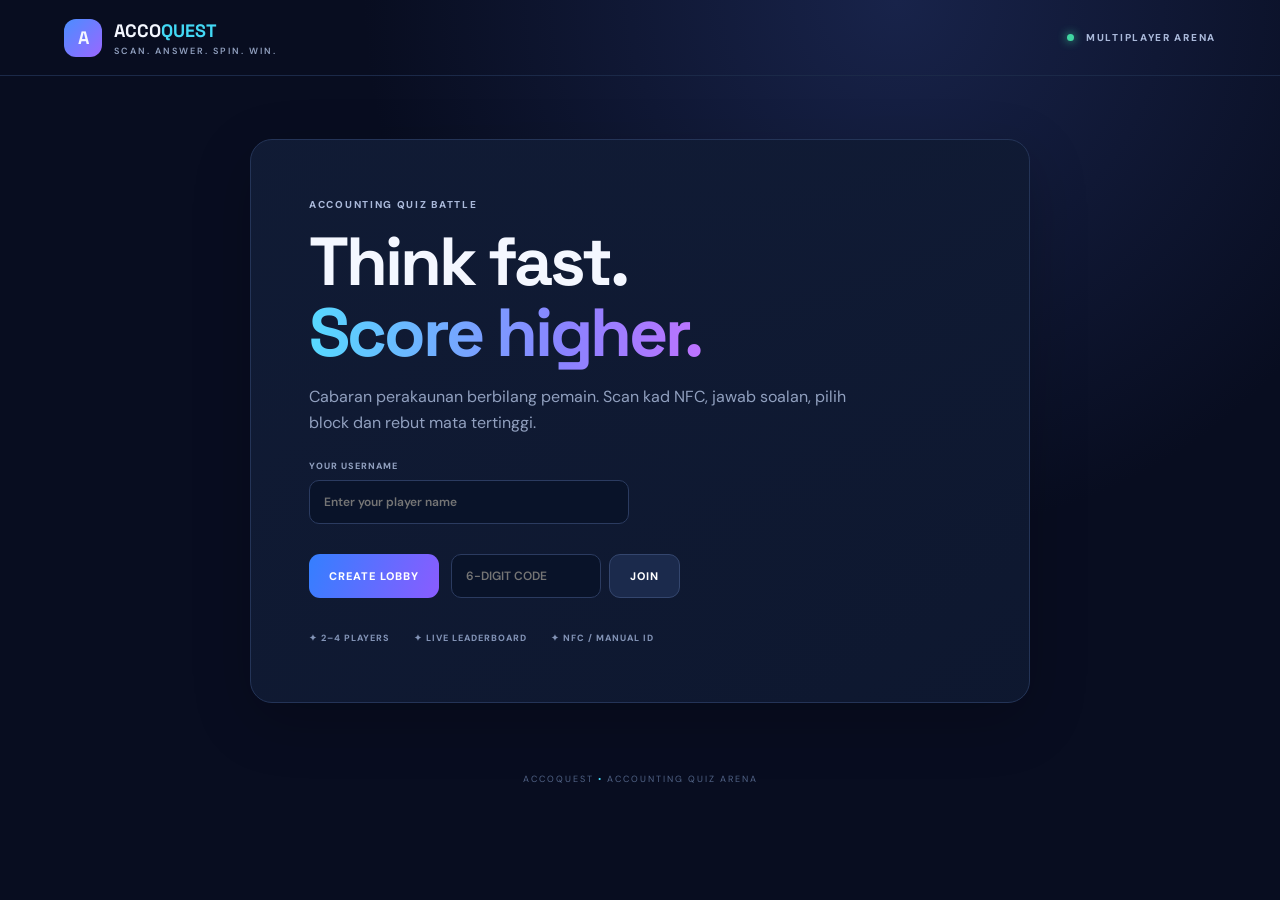
==== public/index.html @ 244e1f5e "Rename index.html to public/index.html" ====
<!DOCTYPE html>
<html>
<head>
  <meta name="viewport" content="width=device-width, initial-scale=1">
  <link rel="stylesheet" href="/style.css">
</head>
<body>
<header class="topbar">
  <a class="brand"><span class="brand-mark">A</span><span>ACCO<span class="accent">QUEST</span><small>SCAN. ANSWER. SPIN. WIN.</small></span></a>
  <div class="top-status"><i class="live-dot"></i> MULTIPLAYER ARENA</div>
</header>
<main class="shell">
  <section id="home" class="panel hero">
    <div class="eyebrow">ACCOUNTING QUIZ BATTLE</div>
    <h1>Think fast.<br><span class="gradient">Score higher.</span></h1>
    <p class="muted">Cabaran perakaunan berbilang pemain. Scan kad NFC, jawab soalan, pilih block dan rebut mata tertinggi.</p>
    <div class="home-identity">
      <label for="usernameHome">YOUR USERNAME</label>
      <input id="usernameHome" maxlength="18" placeholder="Enter your player name" autocomplete="nickname">
    </div>
    <div class="home-actions">
      <button id="createBtn" class="btn primary">CREATE LOBBY</button>
      <div class="join-box"><input id="joinCode" inputmode="numeric" maxlength="6" placeholder="6-DIGIT CODE"><button id="joinBtn" class="btn secondary">JOIN</button></div>
    </div>
    <div class="feature-row"><span>✦ 2–4 PLAYERS</span><span>✦ LIVE LEADERBOARD</span><span>✦ NFC / MANUAL ID</span></div>
  </section>

  <section id="lobby" class="panel hidden">
    <div class="section-head"><div><div class="eyebrow">GAME LOBBY</div><h2>Waiting room</h2></div>
      <div class="code-wrap"><small>LOBBY CODE</small><strong id="lobbyCode">------</strong><button id="copyCode" class="icon-btn">▣</button></div>
    </div>
    <div class="identity-row"><label>USERNAME<input id="username" maxlength="18" placeholder="Your player name"></label><button id="saveName" class="btn secondary">SET NAME</button></div>
    <div class="players-head"><h3>Players <span id="playerCount" class="count">0/4</span></h3><span class="muted tiny">Minimum 2 players</span></div>
    <div id="playersList" class="players-list"></div>
    <div class="lobby-footer"><p id="lobbyHint" class="muted tiny">Set your username, then press READY.</p><div class="action-row"><button id="readyBtn" class="btn secondary" disabled>READY</button><button id="startBtn" class="btn primary hidden" disabled>START GAME →</button></div></div>
  </section>

  <section id="game" class="hidden">
    <div class="game-top"><div><div class="eyebrow">MATCH IN PROGRESS</div><h2 id="roundLabel">ROUND 1</h2></div><div class="turn-chip"><i class="live-dot"></i><div><small>TURN PLAYER</small><strong id="turnPlayer">—</strong></div></div></div>
    <div class="game-grid">
      <div class="main-column">
        <section class="panel game-panel">
          <div class="section-head"><div><div class="eyebrow">01 / QUESTION</div><h3>NFC Scanner</h3></div><span id="scanState" class="status-pill">WAITING</span></div>
          <div id="scanArea" class="scan-area">
            <div class="nfc-icon">⌁</div><h3>Tap your NFC card</h3><p class="muted tiny">Imbas kad untuk memuatkan soalan perakaunan.</p>
            <button id="scanBtn" class="btn primary">SCAN NFC CARD</button>
            <div class="or-line"><span>OR ENTER ID MANUALLY</span></div>
            <div class="manual-row"><input id="questionId" placeholder="Contoh: ACC001"><button id="manualBtn" class="btn secondary">LOAD</button></div>
            <p id="nfcHelp" class="muted tiny">NFC scanner berjalan pada halaman HTTPS penuh. Jika NFC tidak tersedia, masukkan Question ID secara manual.</p>
          </div>
          <div id="questionBox" class="question-box hidden">
            <div class="question-meta"><span id="qId"></span><span id="qCategory"></span><span id="timer" class="timer">30s</span></div>
            <h3 id="qText"></h3><div id="answers" class="answers"></div>
            <button id="submitAnswer" class="btn primary full" disabled>SUBMIT ANSWER</button><div id="answerFeedback" class="feedback hidden"></div>
          </div>
        </section>
        <section id="blockPanel" class="panel game-panel hidden"><div class="eyebrow">02 / STRATEGY</div><h3>Choose your block</h3><p class="muted tiny">Pilih satu block. Block yang telah dipilih tidak boleh digunakan semula dalam match.</p><div id="blocks" class="blocks"></div></section>
        <section id="spinPanel" class="panel game-panel hidden"><div class="eyebrow">03 / REWARD</div><h3>Spin for points</h3><div class="wheel-wrap"><div id="wheel" class="wheel"><div class="wheel-center">SPIN</div></div><div class="wheel-pointer"></div></div><button id="spinBtn" class="btn primary full">SPIN THE WHEEL</button><div id="spinResult" class="spin-result hidden"></div></section>
      </div>
      <aside class="panel leaderboard"><div class="section-head"><div><div class="eyebrow">LIVE RANKING</div><h3>Leaderboard</h3></div><span class="live-label">LIVE</span></div><div id="leaderboardRows"></div></aside>
    </div>
  </section>

  <section id="result" class="panel hidden"><div class="eyebrow">MATCH COMPLETE</div><h1>Final <span class="gradient">results.</span></h1><div id="winnerBanner" class="winner-banner"></div><h3>TOP 3 PLAYERS</h3><div id="finalRows" class="final-rows"></div><div class="action-row"><button id="playAgain" class="btn primary">PLAY AGAIN</button><button id="backLobby" class="btn secondary">BACK TO LOBBY</button></div></section>
  <div id="toast" class="toast hidden"></div>
</main>
<footer>ACCOQUEST <span>•</span> ACCOUNTING QUIZ ARENA</footer>
<script src="/app.js" defer></script>
</body>
</html>
---- style.css ----
@import url('https://fonts.googleapis.com/css2?family=DM+Sans:wght@400;500;600;700;800&family=Space+Grotesk:wght@500;600;700&display=swap');
:root{--bg:#080d20;--panel:#101a33;--line:#243457;--text:#f4f7ff;--muted:#91a0bf;--blue:#4b8dff;--purple:#9a67ff;--cyan:#43d9f5;--green:#40d6a1}
*{box-sizing:border-box}body{margin:0;background:radial-gradient(ellipse at 70% 0%,#18234a 0,transparent 42%),var(--bg);color:var(--text);font-family:'DM Sans',sans-serif;min-height:100vh}.topbar{height:76px;border-bottom:1px solid #1b2948;display:flex;align-items:center;justify-content:space-between;padding:0 max(5vw,22px)}.brand{display:flex;align-items:center;gap:12px;color:var(--text);text-decoration:none;font:700 18px 'Space Grotesk'}.brand small{display:block;color:var(--muted);font:600 9px 'DM Sans';letter-spacing:2px;margin-top:3px}.brand-mark{width:38px;height:38px;display:grid;place-items:center;border-radius:12px;background:linear-gradient(135deg,var(--blue),var(--purple))}.accent{color:var(--cyan)}.top-status,.eyebrow,.live-label{font-size:10px;letter-spacing:1.7px;font-weight:800;color:#aab9da}.live-dot{width:7px;height:7px;display:inline-block;border-radius:50%;background:var(--green);box-shadow:0 0 10px var(--green);margin-right:8px}.shell{width:min(1120px,92vw);margin:48px auto 70px}.panel{background:linear-gradient(145deg,#111c36ee,#0e1830f5);border:1px solid var(--line);border-radius:22px;padding:28px;box-shadow:0 18px 60px #0003}.hero{max-width:780px;margin:7vh auto;padding:58px}.hero h1{font:700 clamp(42px,7vw,68px)/1.04 'Space Grotesk';letter-spacing:-3px;margin:16px 0}.gradient{background:linear-gradient(90deg,#57d9ff,#8a83ff 65%,#bd73ff);-webkit-background-clip:text;background-clip:text;color:transparent}.muted{color:var(--muted);line-height:1.6}.hero>.muted{max-width:540px}.home-identity{display:grid;gap:8px;max-width:320px;margin-top:24px}.home-identity label{color:var(--muted);font-size:9px;letter-spacing:1px;font-weight:800}.home-identity input{width:100%}.home-actions{display:flex;gap:12px;flex-wrap:wrap;margin:30px 0}.btn{border:0;border-radius:11px;padding:14px 20px;font:800 11px 'DM Sans';letter-spacing:1px;cursor:pointer;transition:.2s;color:white}.btn:hover:not(:disabled){transform:translateY(-2px);box-shadow:0 8px 25px #4b8dff44}.btn:disabled{opacity:.35;cursor:not-allowed}.primary{background:linear-gradient(110deg,#347fff,#8a5cff)}.secondary{background:#1b2a4c;border:1px solid #34466e}.join-box,.manual-row{display:flex;gap:8px}input{background:#091329;border:1px solid #2b3b60;border-radius:10px;padding:13px 14px;color:white;outline:none;min-width:0;font:600 12px 'DM Sans'}input:focus{border-color:var(--blue)}.join-box input{width:150px}.feature-row{display:flex;gap:24px;flex-wrap:wrap;color:#8293b6;font-size:9px;font-weight:800;letter-spacing:1px;margin-top:34px}.hidden{display:none!important}.section-head,.game-top,.players-head,.lobby-footer,.action-row{display:flex;align-items:center;justify-content:space-between;gap:16px}.section-head h2,.game-top h2{font:700 28px 'Space Grotesk';margin:7px 0}.code-wrap{background:#0a142b;border:1px solid #2a3b60;padding:10px 14px;border-radius:12px;display:grid;grid-template-columns:auto auto;gap:2px 10px;align-items:center}.code-wrap small{grid-column:1/3;color:var(--muted);font-size:9px;letter-spacing:1px}.code-wrap strong{font:700 22px 'Space Grotesk';letter-spacing:4px;color:var(--cyan)}.icon-btn{background:none;color:white;border:0;cursor:pointer;font-size:19px}.identity-row{display:flex;align-items:end;gap:12px;margin:28px 0}.identity-row label{display:grid;gap:8px;color:var(--muted);font-size:9px;letter-spacing:1px;font-weight:800;flex:1;max-width:320px}.players-head{border-top:1px solid var(--line);padding-top:20px}.players-head h3,.game-panel h3,.leaderboard h3{font:700 18px 'Space Grotesk'}.count{color:var(--cyan);margin-left:8px}.tiny{font-size:11px}.players-list{display:grid;grid-template-columns:repeat(2,1fr);gap:10px}.player-card{padding:14px;background:#0b1630;border:1px solid #233557;border-radius:12px;display:flex;align-items:center;justify-content:space-between}.player-name{font-weight:700}.player-sub{font-size:10px;color:var(--muted);margin-top:4px}.ready-tag{font-size:9px;font-weight:800;color:var(--green)}.wait-tag{font-size:9px;font-weight:800;color:#8796b5}.lobby-footer{margin-top:22px;border-top:1px solid var(--line);padding-top:18px}.action-row{justify-content:flex-end}.game-top{margin-bottom:22px}.turn-chip{display:flex;align-items:center;gap:8px;padding:10px 15px;background:#102849;border:1px solid #28517b;border-radius:12px}.turn-chip small{display:block;font-size:8px;color:var(--cyan);letter-spacing:1.5px}.turn-chip strong{font-size:13px}.game-grid{display:grid;grid-template-columns:minmax(0,1.65fr) minmax(260px,.8fr);gap:18px}.main-column{display:grid;gap:18px;align-content:start}.game-panel{padding:22px}.status-pill{font-size:9px;color:var(--cyan);border:1px solid #28627a;padding:7px 10px;border-radius:30px}.scan-area{text-align:center;padding:24px 12px}.nfc-icon{font-size:48px;color:var(--cyan);text-shadow:0 0 25px #43d9f577}.scan-area h3{margin:8px 0}.scan-area .btn{margin-top:12px}.or-line{display:flex;align-items:center;gap:12px;color:#627394;font-size:8px;letter-spacing:1.4px;margin:22px 0 12px}.or-line:before,.or-line:after{content:"";height:1px;background:#263657;flex:1}.manual-row{max-width:360px;margin:auto}.manual-row input{flex:1}.question-box{border-top:1px solid var(--line);padding-top:20px}.question-meta{display:flex;gap:8px}.question-meta span{font-size:9px;font-weight:800;padding:6px 9px;background:#1a2b4e;border-radius:6px;color:#a9c4ff}.question-meta .timer{margin-left:auto;color:#ffcf72}.question-box h3{font:600 18px/1.5 'DM Sans';margin:18px 0}.answers{display:grid;grid-template-columns:1fr 1fr;gap:9px;margin-bottom:15px}.answer-option{border:1px solid #2b3d62;background:#0a152d;color:#dce6ff;text-align:left;padding:13px;border-radius:10px;cursor:pointer;font-size:12px}.answer-option.selected{border-color:var(--cyan);background:#12334a}.answer-option:disabled{cursor:default}.full{width:100%}.feedback{margin-top:12px;padding:12px;border-radius:9px;font-size:12px;font-weight:700}.correct{background:#103b34;color:#6ff0c2}.wrong{background:#431e32;color:#ff9ab0}.blocks{display:grid;grid-template-columns:repeat(3,1fr);gap:10px;margin-top:18px}.block{padding:24px 10px;background:linear-gradient(145deg,#1a2c52,#121d3a);border:1px solid #38517e;border-radius:12px;color:#e8eeff;font:700 25px 'Space Grotesk';cursor:pointer}.block:disabled{opacity:.22;cursor:not-allowed;text-decoration:line-through}.wheel-wrap{position:relative;width:220px;height:220px;margin:24px auto}.wheel{width:100%;height:100%;border-radius:50%;border:7px solid #273b64;background:conic-gradient(#397cff 0 36deg,#8c5bff 36deg 72deg,#24a9c8 72deg 108deg,#263c68 108deg 144deg,#9c4ed5 144deg 180deg,#3166b9 180deg 216deg,#25a78b 216deg 252deg,#6249b6 252deg 288deg,#bf4d83 288deg 324deg,#314f83 324deg);box-shadow:0 0 35px #6a64ff33;transition:transform 4s cubic-bezier(.12,.75,.12,1);display:grid;place-items:center}.wheel-center{width:66px;height:66px;border-radius:50%;background:#0b1530;border:3px solid #a7c8ff;display:grid;place-items:center;font:800 10px 'Space Grotesk'}.wheel-pointer{position:absolute;top:-7px;left:calc(50% - 11px);border-left:11px solid transparent;border-right:11px solid transparent;border-top:22px solid #fff}.spin-result{text-align:center;font:700 25px 'Space Grotesk';color:var(--cyan);margin-top:14px}.leaderboard{height:max-content;position:sticky;top:20px}.live-label{color:var(--green);font-size:8px}.rank-row{display:grid;grid-template-columns:30px 1fr auto;align-items:center;gap:10px;padding:15px 0;border-bottom:1px solid #223252}.rank-no{color:#8ca5d3;font:700 14px 'Space Grotesk'}.rank-name{font-size:12px;font-weight:700}.rank-stats{font-size:9px;color:var(--muted);margin-top:4px}.rank-score{font:700 16px 'Space Grotesk';color:var(--cyan)}.winner-banner{margin:24px 0;padding:26px;text-align:center;background:linear-gradient(110deg,#1d3971,#38245f);border:1px solid #5e6fbe;border-radius:16px}.winner-banner strong{display:block;font:700 30px 'Space Grotesk';margin-top:8px}.final-rows{display:grid;gap:9px;margin:15px 0 25px}.final-row{display:flex;justify-content:space-between;padding:14px;background:#0b1630;border:1px solid #26385d;border-radius:10px}.toast{position:fixed;bottom:22px;left:50%;transform:translateX(-50%);padding:13px 18px;border:1px solid #38517e;background:#142443;border-radius:10px;box-shadow:0 10px 35px #0008;font-size:12px;z-index:10}footer{text-align:center;color:#526487;font-size:9px;letter-spacing:2px;padding:0 0 25px}footer span{color:var(--cyan)}@media(max-width:760px){.shell{margin:28px auto 50px}.hero{padding:34px 25px;margin:3vh auto}.top-status{font-size:8px}.game-grid{grid-template-columns:1fr}.leaderboard{position:static;grid-row:1}.players-list{grid-template-columns:1fr}.section-head{align-items:flex-start}.lobby-footer{align-items:flex-start;flex-direction:column}.action-row{width:100%}.action-row .btn{flex:1}.panel{padding:21px}.answers{grid-template-columns:1fr}.identity-row{align-items:stretch;flex-direction:column}.identity-row label{max-width:none}}
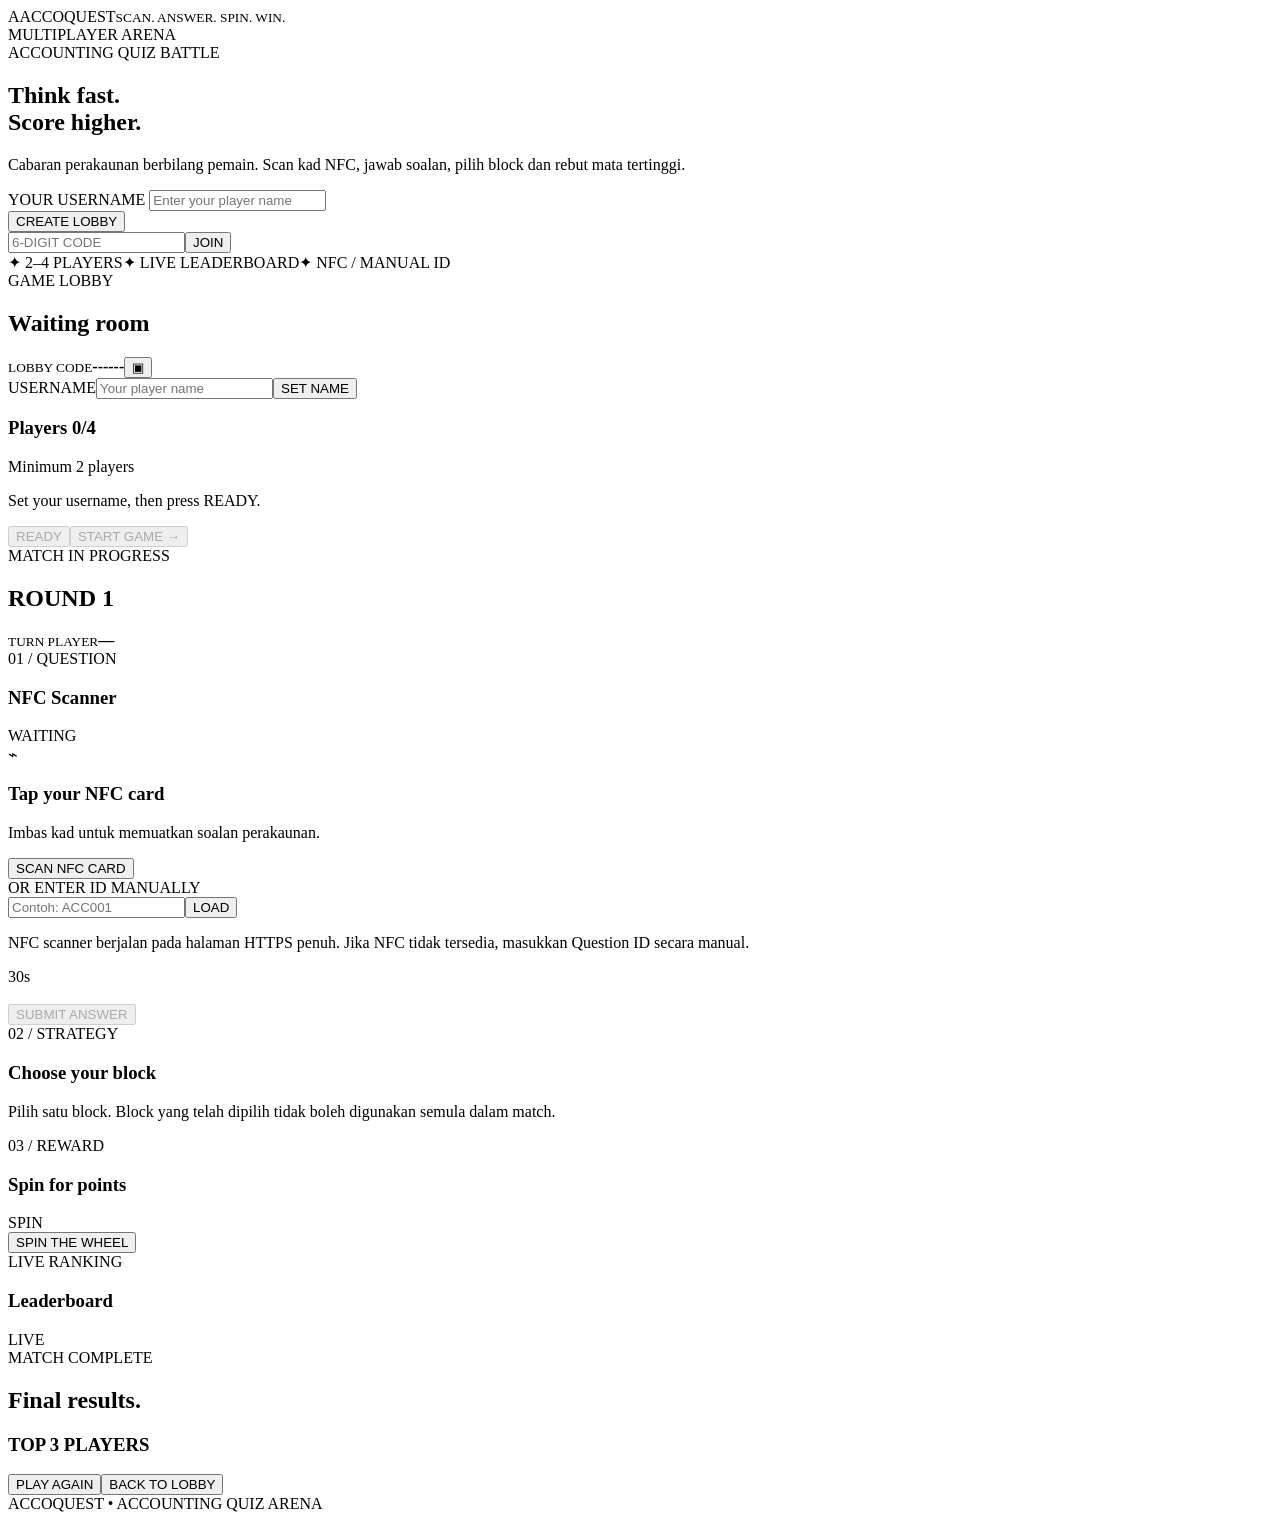
==== commit a3df1816: "Add files via upload" ====
--- a/public/index.html
+++ b/public/index.html
@@ -67,4 +67,4 @@
 <footer>ACCOQUEST <span>•</span> ACCOUNTING QUIZ ARENA</footer>
 <script src="/app.js" defer></script>
 </body>
-</html>
+</html>
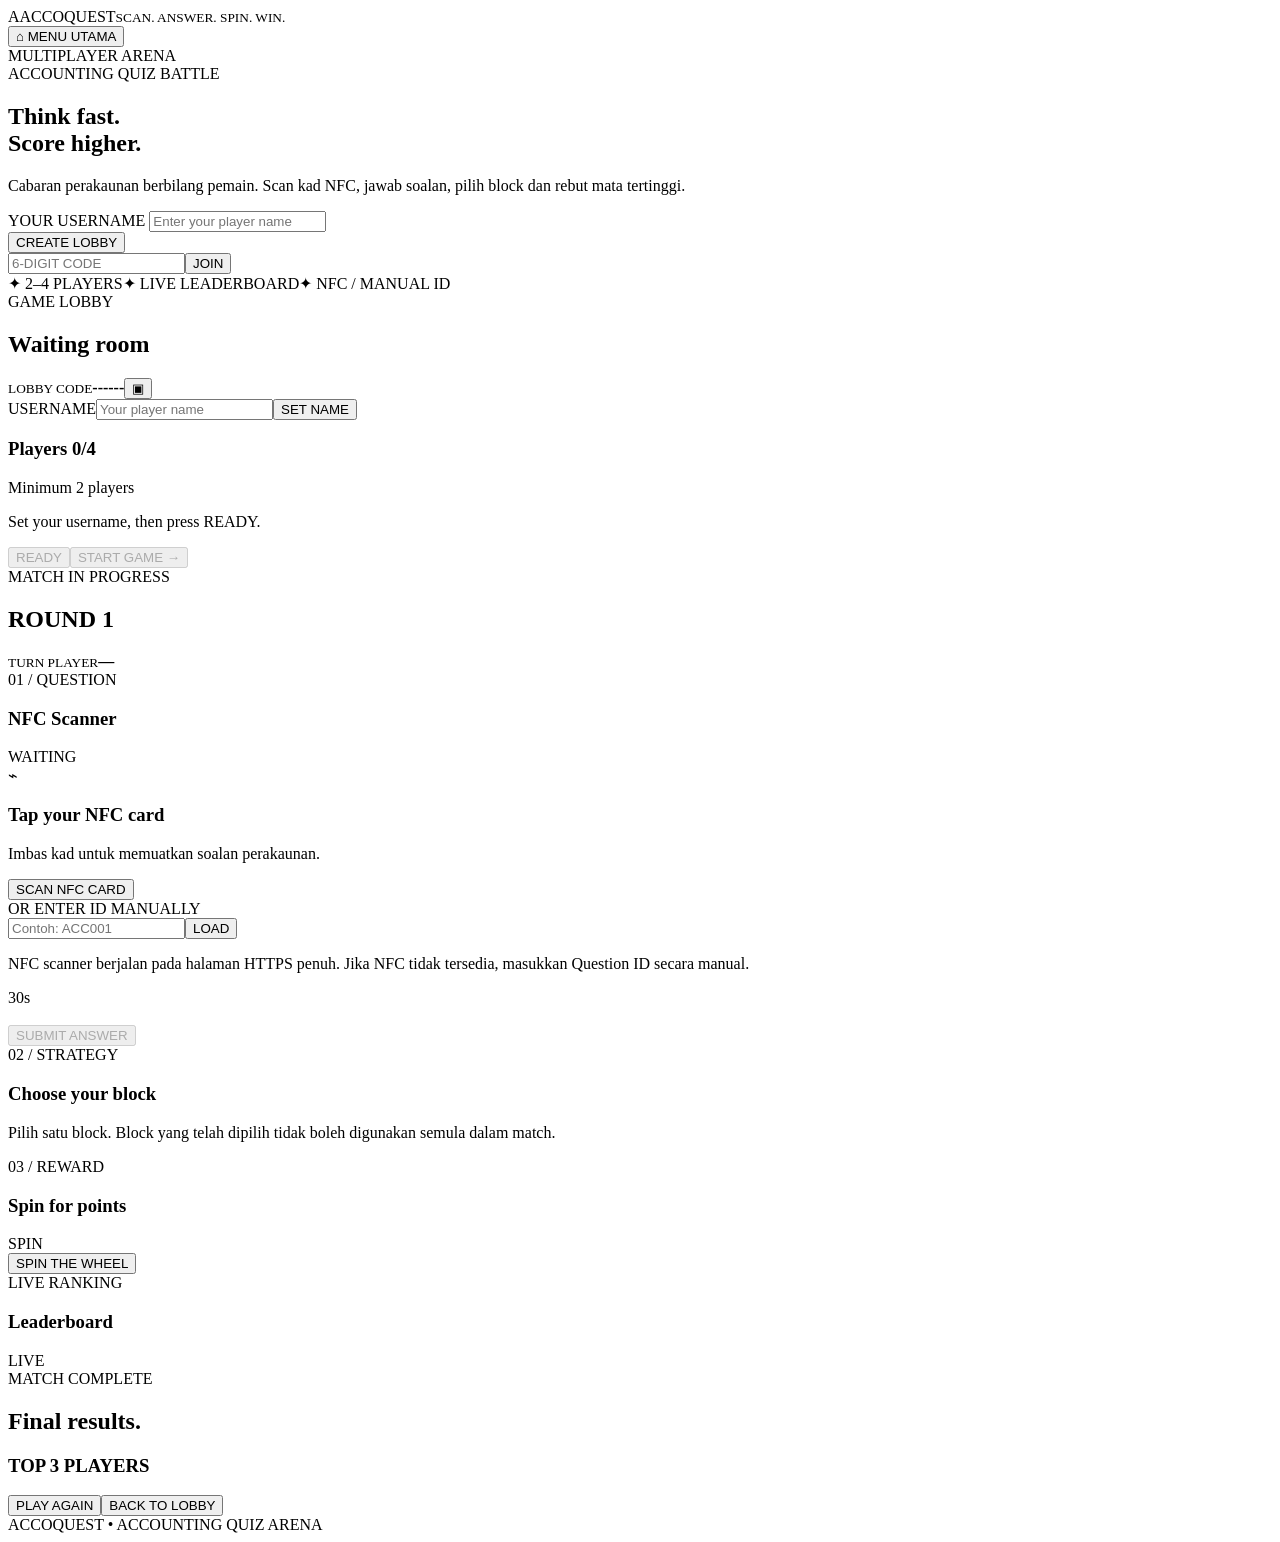
==== commit 0cae968a: "Update index.html" ====
--- a/public/index.html
+++ b/public/index.html
@@ -7,7 +7,14 @@
 <body>
 <header class="topbar">
   <a class="brand"><span class="brand-mark">A</span><span>ACCO<span class="accent">QUEST</span><small>SCAN. ANSWER. SPIN. WIN.</small></span></a>
-  <div class="top-status"><i class="live-dot"></i> MULTIPLAYER ARENA</div>
+  <div class="header-actions">
+  <button id="menuHomeBtn" class="btn menu-home-btn hidden">
+    <span>⌂</span> MENU UTAMA
+  </button>
+  <div class="top-status">
+    <i class="live-dot"></i> MULTIPLAYER ARENA
+  </div>
+</div>
 </header>
 <main class="shell">
   <section id="home" class="panel hero">
@@ -67,4 +74,4 @@
 <footer>ACCOQUEST <span>•</span> ACCOUNTING QUIZ ARENA</footer>
 <script src="/app.js" defer></script>
 </body>
-</html>+</html>
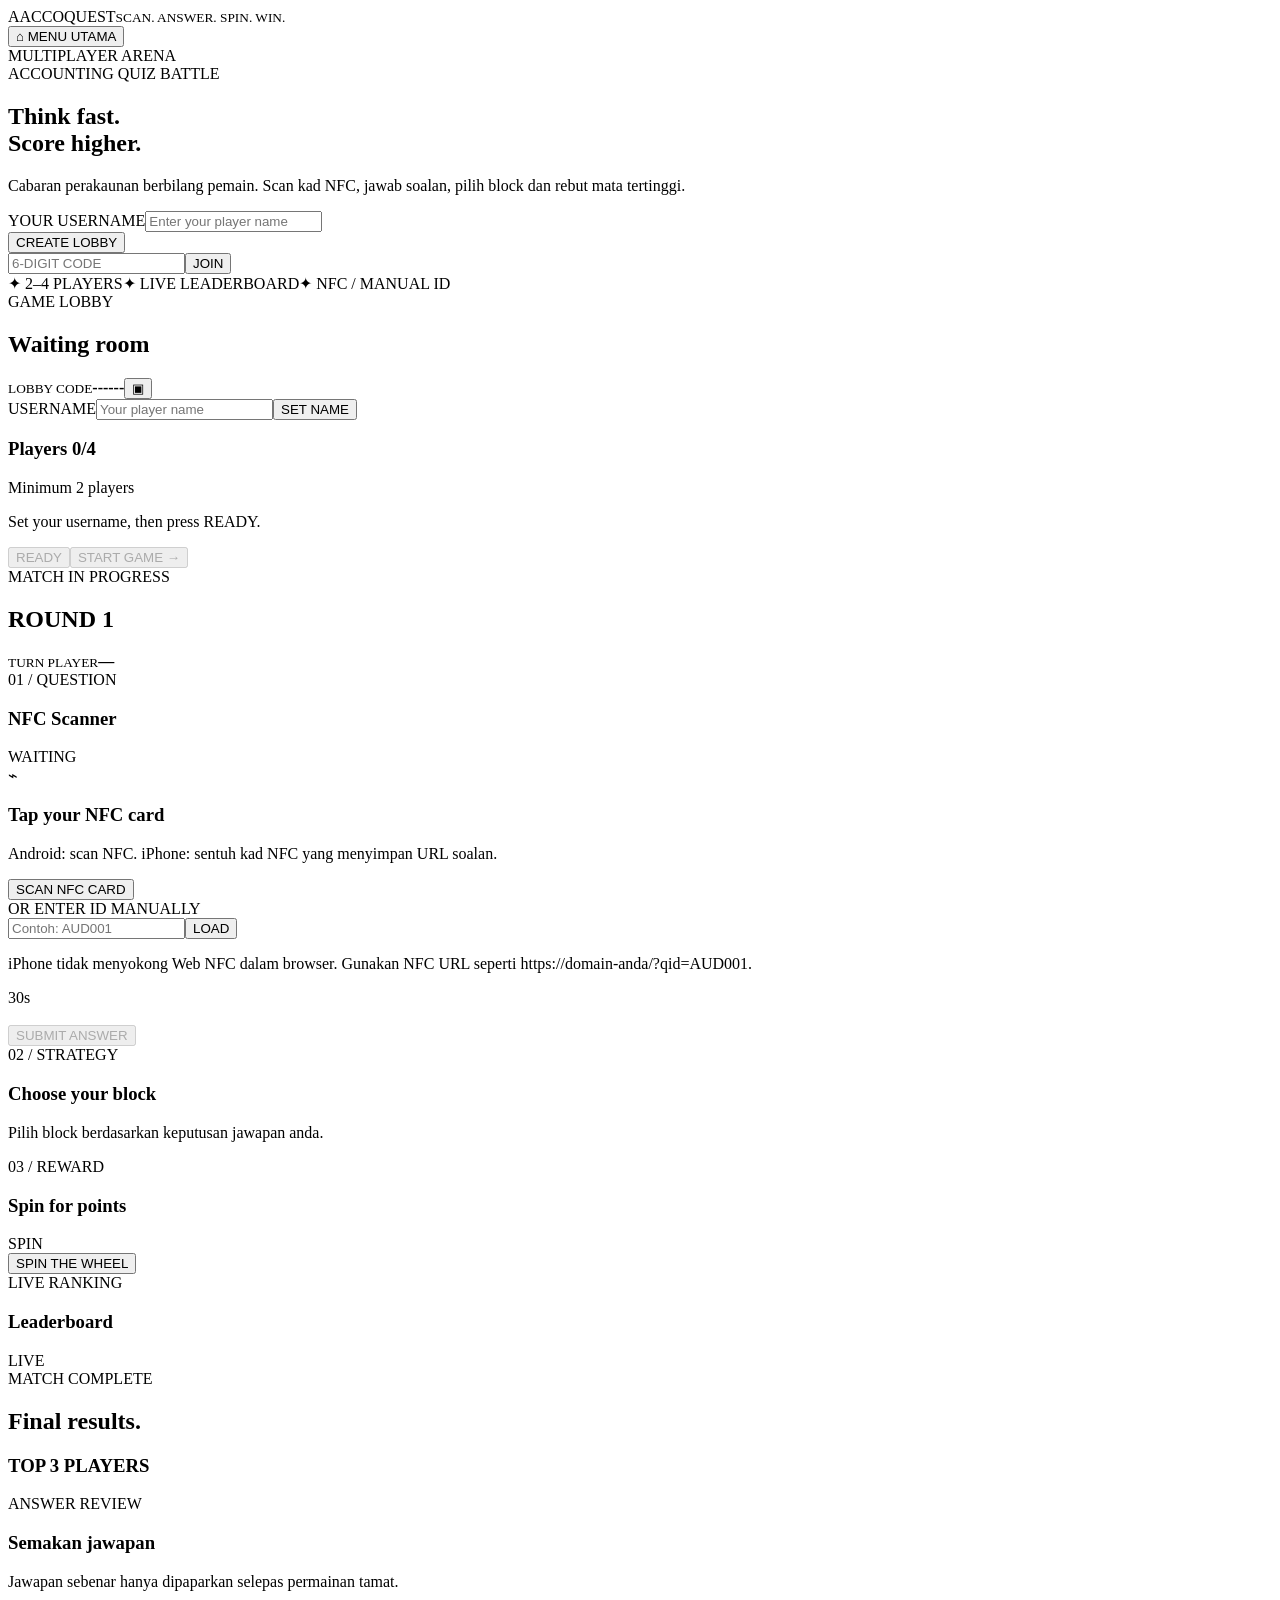
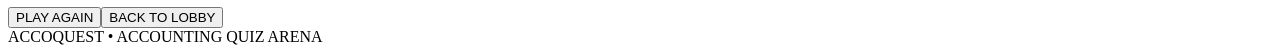
==== commit 0091771c: "Update index.html" ====
--- a/public/index.html
+++ b/public/index.html
@@ -1,30 +1,26 @@
 <!DOCTYPE html>
-<html>
+<html lang="ms">
 <head>
+  <meta charset="UTF-8">
   <meta name="viewport" content="width=device-width, initial-scale=1">
+  <meta name="theme-color" content="#080d20">
+  <title>ACCOQUEST | Scan. Answer. Spin. Win.</title>
   <link rel="stylesheet" href="/style.css">
 </head>
 <body>
 <header class="topbar">
   <a class="brand"><span class="brand-mark">A</span><span>ACCO<span class="accent">QUEST</span><small>SCAN. ANSWER. SPIN. WIN.</small></span></a>
   <div class="header-actions">
-  <button id="menuHomeBtn" class="btn menu-home-btn hidden">
-    <span>⌂</span> MENU UTAMA
-  </button>
-  <div class="top-status">
-    <i class="live-dot"></i> MULTIPLAYER ARENA
+    <button id="menuHomeBtn" class="btn menu-home-btn hidden"><span>⌂</span> MENU UTAMA</button>
+    <div class="top-status"><i class="live-dot"></i> MULTIPLAYER ARENA</div>
   </div>
-</div>
 </header>
 <main class="shell">
   <section id="home" class="panel hero">
     <div class="eyebrow">ACCOUNTING QUIZ BATTLE</div>
     <h1>Think fast.<br><span class="gradient">Score higher.</span></h1>
     <p class="muted">Cabaran perakaunan berbilang pemain. Scan kad NFC, jawab soalan, pilih block dan rebut mata tertinggi.</p>
-    <div class="home-identity">
-      <label for="usernameHome">YOUR USERNAME</label>
-      <input id="usernameHome" maxlength="18" placeholder="Enter your player name" autocomplete="nickname">
-    </div>
+    <div class="home-identity"><label for="usernameHome">YOUR USERNAME</label><input id="usernameHome" maxlength="18" placeholder="Enter your player name" autocomplete="nickname"></div>
     <div class="home-actions">
       <button id="createBtn" class="btn primary">CREATE LOBBY</button>
       <div class="join-box"><input id="joinCode" inputmode="numeric" maxlength="6" placeholder="6-DIGIT CODE"><button id="joinBtn" class="btn secondary">JOIN</button></div>
@@ -49,26 +45,41 @@
         <section class="panel game-panel">
           <div class="section-head"><div><div class="eyebrow">01 / QUESTION</div><h3>NFC Scanner</h3></div><span id="scanState" class="status-pill">WAITING</span></div>
           <div id="scanArea" class="scan-area">
-            <div class="nfc-icon">⌁</div><h3>Tap your NFC card</h3><p class="muted tiny">Imbas kad untuk memuatkan soalan perakaunan.</p>
+            <div class="nfc-icon">⌁</div><h3>Tap your NFC card</h3><p class="muted tiny">Android: scan NFC. iPhone: sentuh kad NFC yang menyimpan URL soalan.</p>
             <button id="scanBtn" class="btn primary">SCAN NFC CARD</button>
             <div class="or-line"><span>OR ENTER ID MANUALLY</span></div>
-            <div class="manual-row"><input id="questionId" placeholder="Contoh: ACC001"><button id="manualBtn" class="btn secondary">LOAD</button></div>
-            <p id="nfcHelp" class="muted tiny">NFC scanner berjalan pada halaman HTTPS penuh. Jika NFC tidak tersedia, masukkan Question ID secara manual.</p>
+            <div class="manual-row"><input id="questionId" placeholder="Contoh: AUD001"><button id="manualBtn" class="btn secondary">LOAD</button></div>
+            <p id="nfcHelp" class="muted tiny">iPhone tidak menyokong Web NFC dalam browser. Gunakan NFC URL seperti https://domain-anda/?qid=AUD001.</p>
           </div>
           <div id="questionBox" class="question-box hidden">
             <div class="question-meta"><span id="qId"></span><span id="qCategory"></span><span id="timer" class="timer">30s</span></div>
             <h3 id="qText"></h3><div id="answers" class="answers"></div>
-            <button id="submitAnswer" class="btn primary full" disabled>SUBMIT ANSWER</button><div id="answerFeedback" class="feedback hidden"></div>
+            <button id="submitAnswer" class="btn primary full" disabled>SUBMIT ANSWER</button>
           </div>
+          <div id="answerFeedback" class="feedback hidden"></div>
         </section>
-        <section id="blockPanel" class="panel game-panel hidden"><div class="eyebrow">02 / STRATEGY</div><h3>Choose your block</h3><p class="muted tiny">Pilih satu block. Block yang telah dipilih tidak boleh digunakan semula dalam match.</p><div id="blocks" class="blocks"></div></section>
-        <section id="spinPanel" class="panel game-panel hidden"><div class="eyebrow">03 / REWARD</div><h3>Spin for points</h3><div class="wheel-wrap"><div id="wheel" class="wheel"><div class="wheel-center">SPIN</div></div><div class="wheel-pointer"></div></div><button id="spinBtn" class="btn primary full">SPIN THE WHEEL</button><div id="spinResult" class="spin-result hidden"></div></section>
+        <section id="blockPanel" class="panel game-panel hidden">
+          <div class="eyebrow">02 / STRATEGY</div><h3>Choose your block</h3>
+          <p id="blockHint" class="muted tiny">Pilih block berdasarkan keputusan jawapan anda.</p>
+          <div id="blocks" class="blocks"></div>
+        </section>
+        <section id="spinPanel" class="panel game-panel hidden">
+          <div class="eyebrow">03 / REWARD</div><h3 id="wheelTitle">Spin for points</h3>
+          <p id="wheelHint" class="muted tiny"></p>
+          <div class="wheel-wrap"><div id="wheel" class="wheel"><div class="wheel-center">SPIN</div></div><div class="wheel-pointer"></div></div>
+          <button id="spinBtn" class="btn primary full">SPIN THE WHEEL</button><div id="spinResult" class="spin-result hidden"></div>
+        </section>
       </div>
       <aside class="panel leaderboard"><div class="section-head"><div><div class="eyebrow">LIVE RANKING</div><h3>Leaderboard</h3></div><span class="live-label">LIVE</span></div><div id="leaderboardRows"></div></aside>
     </div>
   </section>
 
-  <section id="result" class="panel hidden"><div class="eyebrow">MATCH COMPLETE</div><h1>Final <span class="gradient">results.</span></h1><div id="winnerBanner" class="winner-banner"></div><h3>TOP 3 PLAYERS</h3><div id="finalRows" class="final-rows"></div><div class="action-row"><button id="playAgain" class="btn primary">PLAY AGAIN</button><button id="backLobby" class="btn secondary">BACK TO LOBBY</button></div></section>
+  <section id="result" class="panel hidden">
+    <div class="eyebrow">MATCH COMPLETE</div><h1>Final <span class="gradient">results.</span></h1>
+    <div id="winnerBanner" class="winner-banner"></div><h3>TOP 3 PLAYERS</h3><div id="finalRows" class="final-rows"></div>
+    <section class="answer-review"><div class="eyebrow">ANSWER REVIEW</div><h3>Semakan jawapan</h3><p class="muted tiny">Jawapan sebenar hanya dipaparkan selepas permainan tamat.</p><div id="answerReview"></div></section>
+    <div class="action-row"><button id="playAgain" class="btn primary">PLAY AGAIN</button><button id="backLobby" class="btn secondary">BACK TO LOBBY</button></div>
+  </section>
   <div id="toast" class="toast hidden"></div>
 </main>
 <footer>ACCOQUEST <span>•</span> ACCOUNTING QUIZ ARENA</footer>
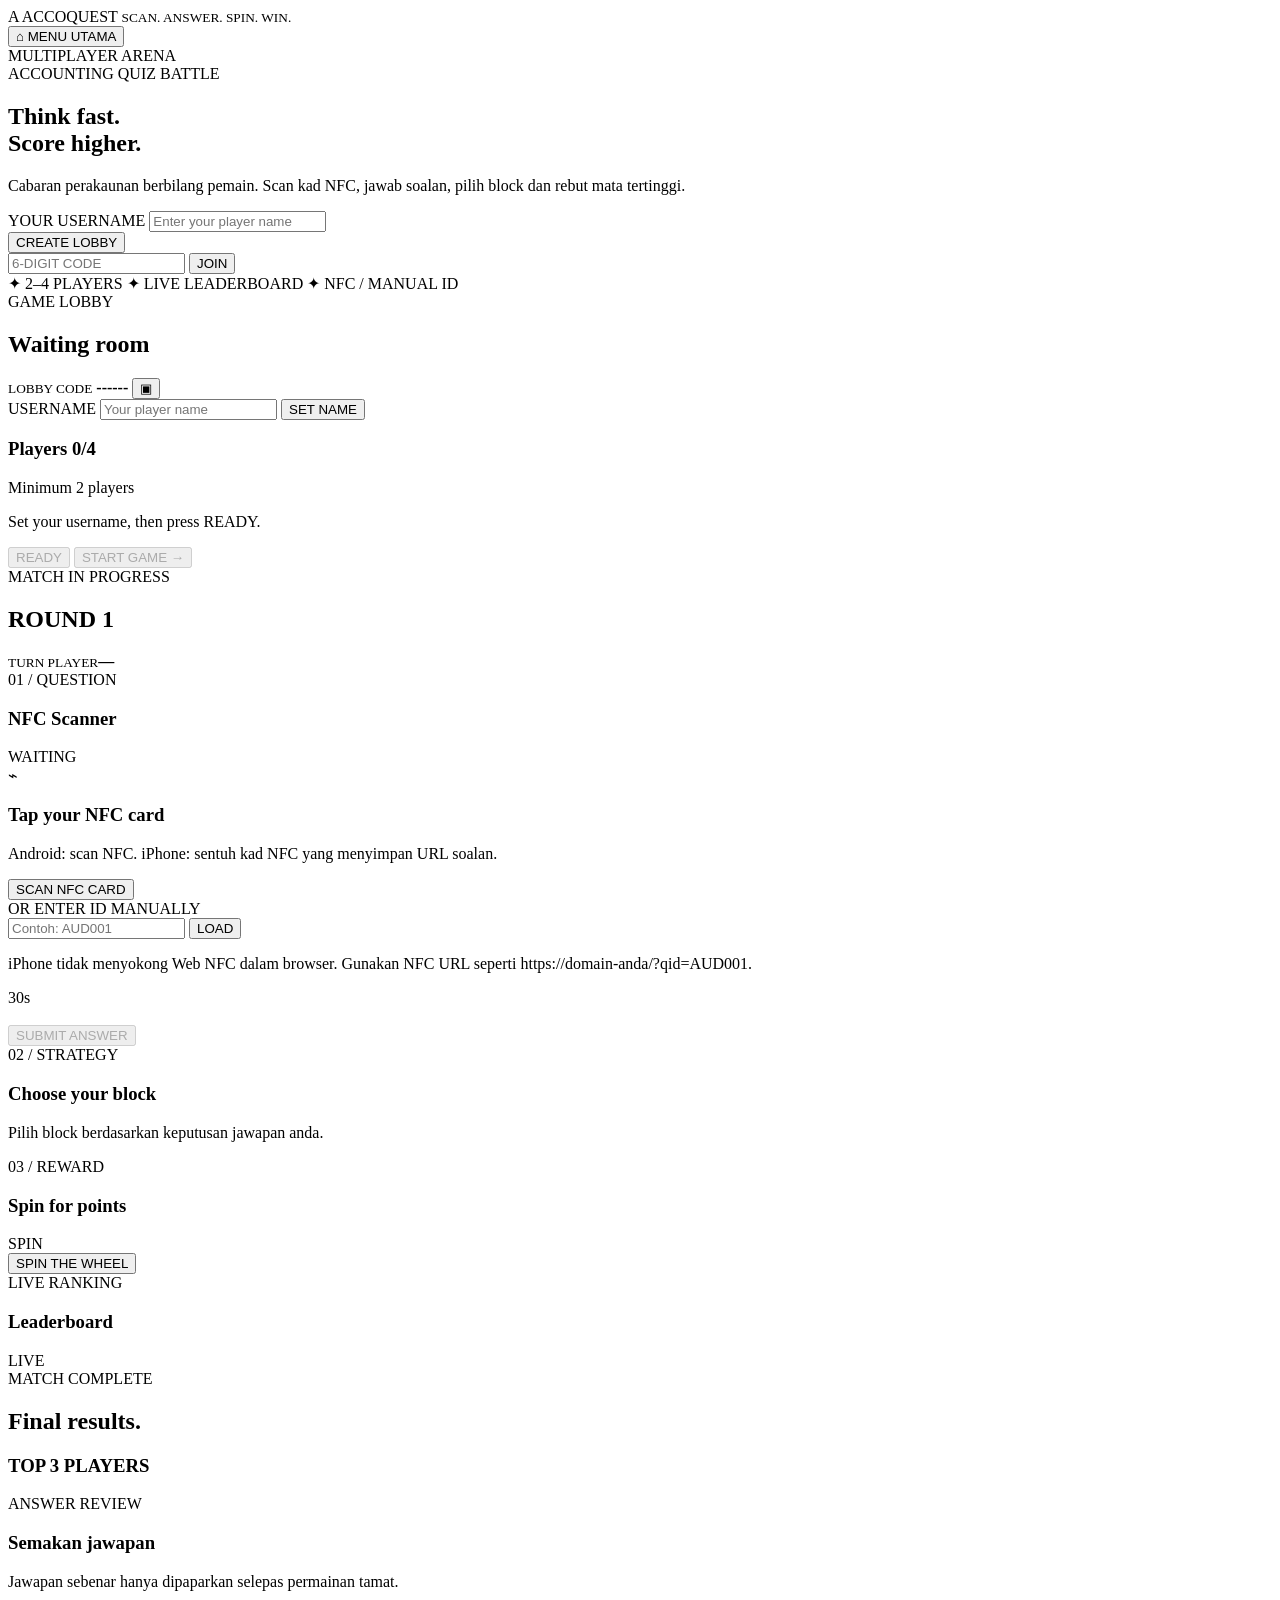
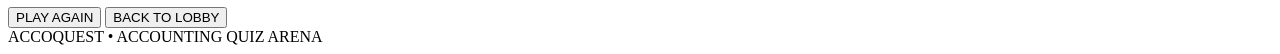
==== commit c47bb388: "Update index.html" ====
--- a/public/index.html
+++ b/public/index.html
@@ -1,3 +1,4 @@
+
 <!DOCTYPE html>
 <html lang="ms">
 <head>
@@ -9,79 +10,216 @@
 </head>
 <body>
 <header class="topbar">
-  <a class="brand"><span class="brand-mark">A</span><span>ACCO<span class="accent">QUEST</span><small>SCAN. ANSWER. SPIN. WIN.</small></span></a>
+  <a class="brand">
+    <span class="brand-mark">A</span>
+    <span>ACCO<span class="accent">QUEST</span>
+      <small>SCAN. ANSWER. SPIN. WIN.</small>
+    </span>
+  </a>
   <div class="header-actions">
-    <button id="menuHomeBtn" class="btn menu-home-btn hidden"><span>⌂</span> MENU UTAMA</button>
+    <button id="menuHomeBtn" class="btn menu-home-btn hidden" type="button">
+      <span>⌂</span> MENU UTAMA
+    </button>
     <div class="top-status"><i class="live-dot"></i> MULTIPLAYER ARENA</div>
   </div>
 </header>
+
 <main class="shell">
   <section id="home" class="panel hero">
     <div class="eyebrow">ACCOUNTING QUIZ BATTLE</div>
     <h1>Think fast.<br><span class="gradient">Score higher.</span></h1>
-    <p class="muted">Cabaran perakaunan berbilang pemain. Scan kad NFC, jawab soalan, pilih block dan rebut mata tertinggi.</p>
-    <div class="home-identity"><label for="usernameHome">YOUR USERNAME</label><input id="usernameHome" maxlength="18" placeholder="Enter your player name" autocomplete="nickname"></div>
+    <p class="muted">
+      Cabaran perakaunan berbilang pemain. Scan kad NFC,
+      jawab soalan, pilih block dan rebut mata tertinggi.
+    </p>
+
+    <div class="home-identity">
+      <label for="usernameHome">YOUR USERNAME</label>
+      <input id="usernameHome" name="usernameHome"
+        maxlength="18" placeholder="Enter your player name"
+        autocomplete="nickname">
+    </div>
+
     <div class="home-actions">
-      <button id="createBtn" class="btn primary">CREATE LOBBY</button>
-      <div class="join-box"><input id="joinCode" inputmode="numeric" maxlength="6" placeholder="6-DIGIT CODE"><button id="joinBtn" class="btn secondary">JOIN</button></div>
-    </div>
-    <div class="feature-row"><span>✦ 2–4 PLAYERS</span><span>✦ LIVE LEADERBOARD</span><span>✦ NFC / MANUAL ID</span></div>
+      <button id="createBtn" class="btn primary" type="button">
+        CREATE LOBBY
+      </button>
+      <div class="join-box">
+        <input id="joinCode" name="joinCode"
+          inputmode="numeric" maxlength="6"
+          placeholder="6-DIGIT CODE" autocomplete="off">
+        <button id="joinBtn" class="btn secondary" type="button">JOIN</button>
+      </div>
+    </div>
+
+    <div class="feature-row">
+      <span>✦ 2–4 PLAYERS</span>
+      <span>✦ LIVE LEADERBOARD</span>
+      <span>✦ NFC / MANUAL ID</span>
+    </div>
   </section>
 
   <section id="lobby" class="panel hidden">
-    <div class="section-head"><div><div class="eyebrow">GAME LOBBY</div><h2>Waiting room</h2></div>
-      <div class="code-wrap"><small>LOBBY CODE</small><strong id="lobbyCode">------</strong><button id="copyCode" class="icon-btn">▣</button></div>
-    </div>
-    <div class="identity-row"><label>USERNAME<input id="username" maxlength="18" placeholder="Your player name"></label><button id="saveName" class="btn secondary">SET NAME</button></div>
-    <div class="players-head"><h3>Players <span id="playerCount" class="count">0/4</span></h3><span class="muted tiny">Minimum 2 players</span></div>
+    <div class="section-head">
+      <div>
+        <div class="eyebrow">GAME LOBBY</div>
+        <h2>Waiting room</h2>
+      </div>
+      <div class="code-wrap">
+        <small>LOBBY CODE</small>
+        <strong id="lobbyCode">------</strong>
+        <button id="copyCode" class="icon-btn" type="button">▣</button>
+      </div>
+    </div>
+
+    <div class="identity-row">
+      <label for="username">USERNAME</label>
+      <input id="username" name="username"
+        maxlength="18" placeholder="Your player name"
+        autocomplete="nickname">
+      <button id="saveName" class="btn secondary" type="button">SET NAME</button>
+    </div>
+
+    <div class="players-head">
+      <h3>Players <span id="playerCount" class="count">0/4</span></h3>
+      <span class="muted tiny">Minimum 2 players</span>
+    </div>
+
     <div id="playersList" class="players-list"></div>
-    <div class="lobby-footer"><p id="lobbyHint" class="muted tiny">Set your username, then press READY.</p><div class="action-row"><button id="readyBtn" class="btn secondary" disabled>READY</button><button id="startBtn" class="btn primary hidden" disabled>START GAME →</button></div></div>
+
+    <div class="lobby-footer">
+      <p id="lobbyHint" class="muted tiny">
+        Set your username, then press READY.
+      </p>
+      <div class="action-row">
+        <button id="readyBtn" class="btn secondary" type="button" disabled>READY</button>
+        <button id="startBtn" class="btn primary hidden" type="button" disabled>
+          START GAME →
+        </button>
+      </div>
+    </div>
   </section>
 
   <section id="game" class="hidden">
-    <div class="game-top"><div><div class="eyebrow">MATCH IN PROGRESS</div><h2 id="roundLabel">ROUND 1</h2></div><div class="turn-chip"><i class="live-dot"></i><div><small>TURN PLAYER</small><strong id="turnPlayer">—</strong></div></div></div>
+    <div class="game-top">
+      <div>
+        <div class="eyebrow">MATCH IN PROGRESS</div>
+        <h2 id="roundLabel">ROUND 1</h2>
+      </div>
+      <div class="turn-chip">
+        <i class="live-dot"></i>
+        <div><small>TURN PLAYER</small><strong id="turnPlayer">—</strong></div>
+      </div>
+    </div>
+
     <div class="game-grid">
       <div class="main-column">
         <section class="panel game-panel">
-          <div class="section-head"><div><div class="eyebrow">01 / QUESTION</div><h3>NFC Scanner</h3></div><span id="scanState" class="status-pill">WAITING</span></div>
+          <div class="section-head">
+            <div>
+              <div class="eyebrow">01 / QUESTION</div>
+              <h3>NFC Scanner</h3>
+            </div>
+            <span id="scanState" class="status-pill">WAITING</span>
+          </div>
+
           <div id="scanArea" class="scan-area">
-            <div class="nfc-icon">⌁</div><h3>Tap your NFC card</h3><p class="muted tiny">Android: scan NFC. iPhone: sentuh kad NFC yang menyimpan URL soalan.</p>
-            <button id="scanBtn" class="btn primary">SCAN NFC CARD</button>
+            <div class="nfc-icon">⌁</div>
+            <h3>Tap your NFC card</h3>
+            <p class="muted tiny">
+              Android: scan NFC. iPhone: sentuh kad NFC yang menyimpan URL soalan.
+            </p>
+            <button id="scanBtn" class="btn primary" type="button">SCAN NFC CARD</button>
             <div class="or-line"><span>OR ENTER ID MANUALLY</span></div>
-            <div class="manual-row"><input id="questionId" placeholder="Contoh: AUD001"><button id="manualBtn" class="btn secondary">LOAD</button></div>
-            <p id="nfcHelp" class="muted tiny">iPhone tidak menyokong Web NFC dalam browser. Gunakan NFC URL seperti https://domain-anda/?qid=AUD001.</p>
-          </div>
+            <div class="manual-row">
+              <input id="questionId" name="questionId"
+                placeholder="Contoh: AUD001" autocomplete="off">
+              <button id="manualBtn" class="btn secondary" type="button">LOAD</button>
+            </div>
+            <p id="nfcHelp" class="muted tiny">
+              iPhone tidak menyokong Web NFC dalam browser.
+              Gunakan NFC URL seperti https://domain-anda/?qid=AUD001.
+            </p>
+          </div>
+
           <div id="questionBox" class="question-box hidden">
-            <div class="question-meta"><span id="qId"></span><span id="qCategory"></span><span id="timer" class="timer">30s</span></div>
-            <h3 id="qText"></h3><div id="answers" class="answers"></div>
-            <button id="submitAnswer" class="btn primary full" disabled>SUBMIT ANSWER</button>
+            <div class="question-meta">
+              <span id="qId"></span>
+              <span id="qCategory"></span>
+              <span id="timer" class="timer">30s</span>
+            </div>
+            <h3 id="qText"></h3>
+            <div id="answers" class="answers"></div>
+            <button id="submitAnswer" class="btn primary full"
+              type="button" disabled>SUBMIT ANSWER</button>
           </div>
           <div id="answerFeedback" class="feedback hidden"></div>
         </section>
+
         <section id="blockPanel" class="panel game-panel hidden">
-          <div class="eyebrow">02 / STRATEGY</div><h3>Choose your block</h3>
-          <p id="blockHint" class="muted tiny">Pilih block berdasarkan keputusan jawapan anda.</p>
+          <div class="eyebrow">02 / STRATEGY</div>
+          <h3>Choose your block</h3>
+          <p id="blockHint" class="muted tiny">
+            Pilih block berdasarkan keputusan jawapan anda.
+          </p>
           <div id="blocks" class="blocks"></div>
         </section>
+
         <section id="spinPanel" class="panel game-panel hidden">
-          <div class="eyebrow">03 / REWARD</div><h3 id="wheelTitle">Spin for points</h3>
+          <div class="eyebrow">03 / REWARD</div>
+          <h3 id="wheelTitle">Spin for points</h3>
           <p id="wheelHint" class="muted tiny"></p>
-          <div class="wheel-wrap"><div id="wheel" class="wheel"><div class="wheel-center">SPIN</div></div><div class="wheel-pointer"></div></div>
-          <button id="spinBtn" class="btn primary full">SPIN THE WHEEL</button><div id="spinResult" class="spin-result hidden"></div>
+          <div class="wheel-wrap">
+            <div id="wheel" class="wheel">
+              <div class="wheel-center">SPIN</div>
+            </div>
+            <div class="wheel-pointer"></div>
+          </div>
+          <button id="spinBtn" class="btn primary full" type="button">
+            SPIN THE WHEEL
+          </button>
+          <div id="spinResult" class="spin-result hidden"></div>
         </section>
       </div>
-      <aside class="panel leaderboard"><div class="section-head"><div><div class="eyebrow">LIVE RANKING</div><h3>Leaderboard</h3></div><span class="live-label">LIVE</span></div><div id="leaderboardRows"></div></aside>
+
+      <aside class="panel leaderboard">
+        <div class="section-head">
+          <div>
+            <div class="eyebrow">LIVE RANKING</div>
+            <h3>Leaderboard</h3>
+          </div>
+          <span class="live-label">LIVE</span>
+        </div>
+        <div id="leaderboardRows"></div>
+      </aside>
     </div>
   </section>
 
   <section id="result" class="panel hidden">
-    <div class="eyebrow">MATCH COMPLETE</div><h1>Final <span class="gradient">results.</span></h1>
-    <div id="winnerBanner" class="winner-banner"></div><h3>TOP 3 PLAYERS</h3><div id="finalRows" class="final-rows"></div>
-    <section class="answer-review"><div class="eyebrow">ANSWER REVIEW</div><h3>Semakan jawapan</h3><p class="muted tiny">Jawapan sebenar hanya dipaparkan selepas permainan tamat.</p><div id="answerReview"></div></section>
-    <div class="action-row"><button id="playAgain" class="btn primary">PLAY AGAIN</button><button id="backLobby" class="btn secondary">BACK TO LOBBY</button></div>
-  </section>
+    <div class="eyebrow">MATCH COMPLETE</div>
+    <h1>Final <span class="gradient">results.</span></h1>
+    <div id="winnerBanner" class="winner-banner"></div>
+    <h3>TOP 3 PLAYERS</h3>
+    <div id="finalRows" class="final-rows"></div>
+
+    <section class="answer-review">
+      <div class="eyebrow">ANSWER REVIEW</div>
+      <h3>Semakan jawapan</h3>
+      <p class="muted tiny">
+        Jawapan sebenar hanya dipaparkan selepas permainan tamat.
+      </p>
+      <div id="answerReview"></div>
+    </section>
+
+    <div class="action-row">
+      <button id="playAgain" class="btn primary" type="button">PLAY AGAIN</button>
+      <button id="backLobby" class="btn secondary" type="button">BACK TO LOBBY</button>
+    </div>
+  </section>
+
   <div id="toast" class="toast hidden"></div>
 </main>
+
 <footer>ACCOQUEST <span>•</span> ACCOUNTING QUIZ ARENA</footer>
 <script src="/app.js" defer></script>
 </body>
